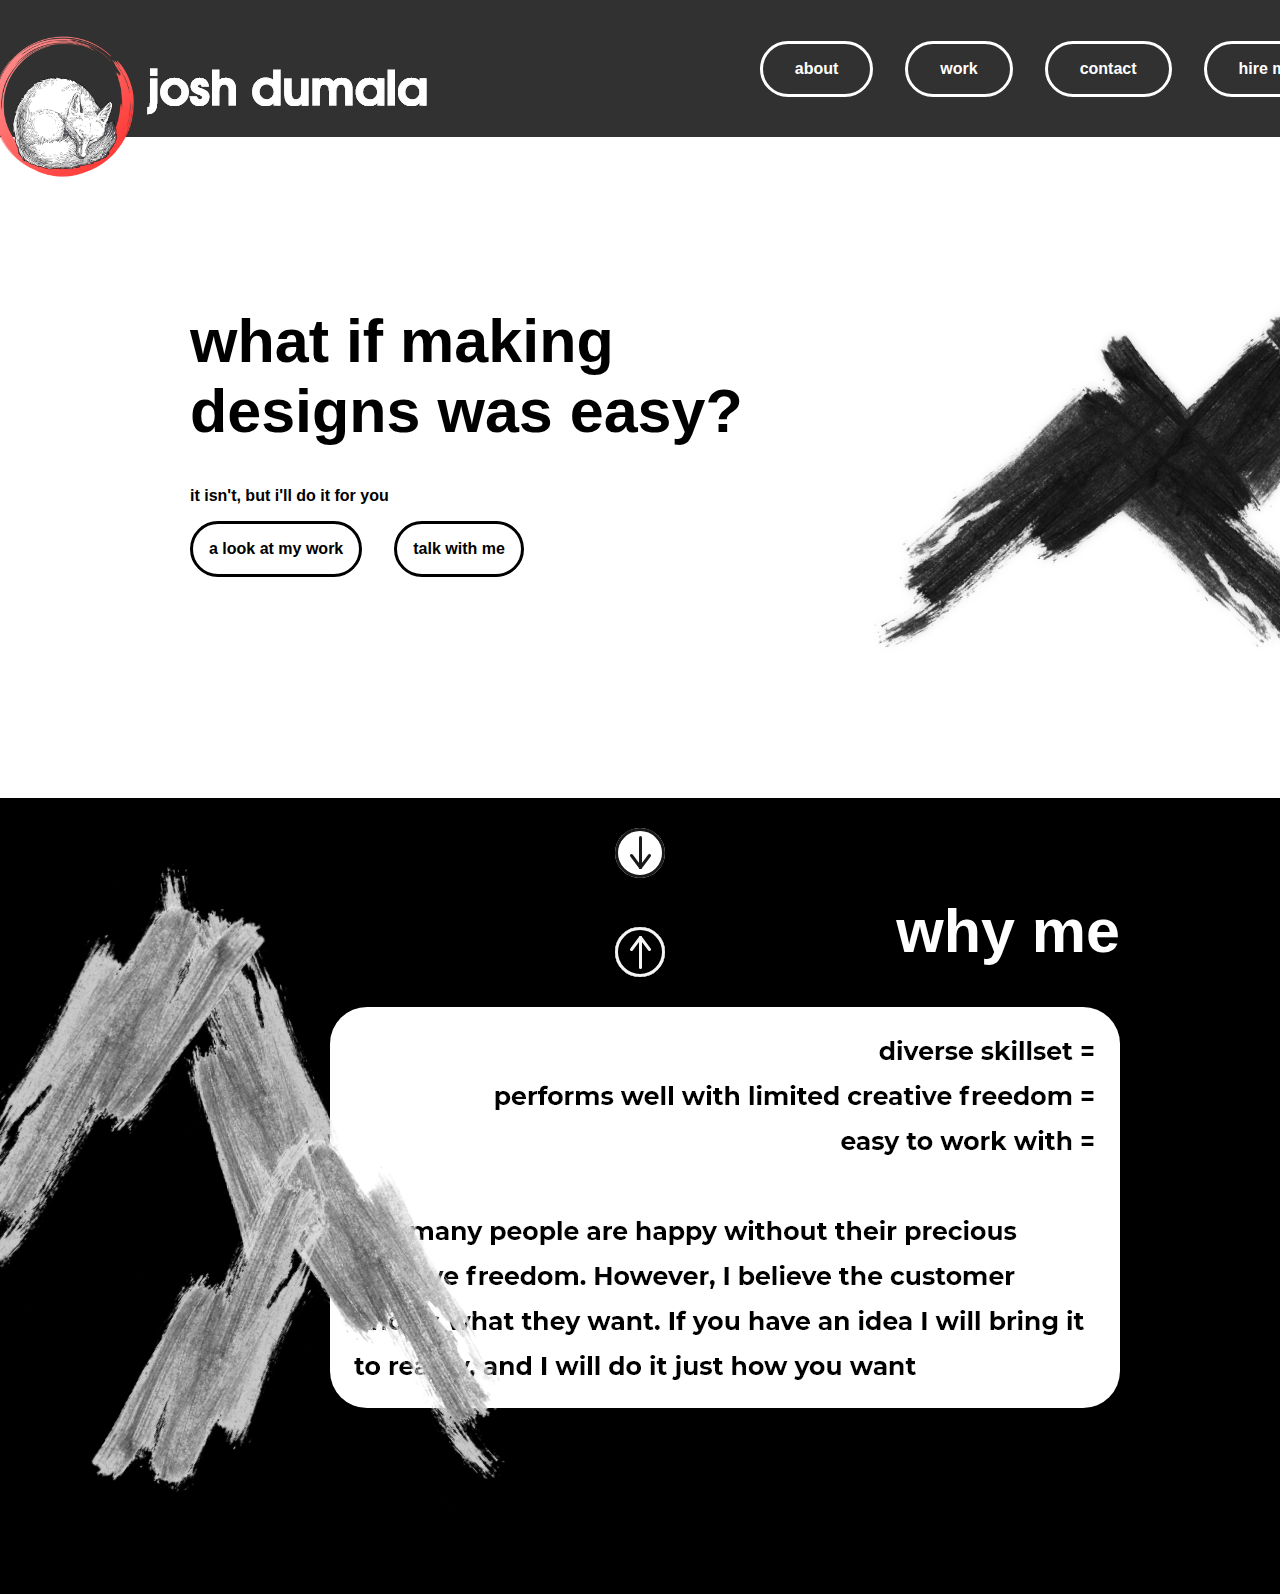
==== index.html @ 93680224 "add ids" ====
<!DOCTYPE html>
<html>
  <head>
    <title>Joshua Dumala</title>
    <link href="./css/main.css" rel="stylesheet" />
  </head>
  <body>
    <header class="header">
      <div class="wrapper">
        <a href="/" class="header-logo">
          <img
            srcset="./images/logo.png 1x, ./images/logo@2x.png 2x"
            alt="Josh Dumala"
          />
        </a>
        <nav class="header-nav">
          <ul>
            <li>
              <a href="/about">about</a>
            </li>
            <li>
              <a href="/work">work</a>
            </li>
            <li>
              <a href="/contact">contact</a>
            </li>
            <li>
              <a href="/hire-me">hire me</a>
            </li>
          </ul>
        </nav>
      </div>
    </header>
    <main class="main">
      <section class="main-hero" id="main-hero">
        <div class="wrapper">
          <div class="main-hero-header">
            <h1>what if making <br />designs was easy?</h1>
            <div class="main-hero-text">
              <p>it isn't, but i'll do it for you</p>
              <ul>
                <li>
                  <a href="work.html">a look at my work</a>
                </li>
                <li>
                  <a href="contact.html">talk with me</a>
                </li>
              </ul>
            </div>
          </div>
          <div class="main-hero-visual">
            <img
              srcset="
                ./images/stroke-black.png    1x,
                ./images/stroke-black@2x.png 2x
              "
              alt=""
            />
          </div>
          <div class="down-arrow">
            <a href="#why-me"
              ><img src="/images/down arrow.svg" alt="down arrow"
            /></a>
          </div>
          <div class="down-arrow-hover">
            <img src="/images/down arrow hover.svg" />
          </div>
        </div>
      </section>
      <section class="why-me" id="why-me">
        <div class="wrapper-2">
          <div class="up-arrow">
            <a href="#main-hero"
              ><img src="/images/up arrow.svg" alt="up arrow"
            /></a>
          </div>
          <div class="up-arrow-hover">
            <img src="/images/up arrow hover.svg" />
          </div>
          <div class="text-that-has-to-exist-otherwise-it-wont-work">
            <p>:)</p>
          </div>
          <div class="why-me-heading">
            <h1>why me</h1>
          </div>

          <div class="why-me-text">
            <img
              srcset="
                ./images/why-me-text.png    1x,
                ./images/why-me-text@2x.png 2x
              "
              alt="diverse skillset.
						performs well with limited creative freedom. easy to work with... Not many people are happy without
						 their precious creative freedom. However, I believe the customer knows what they want. If you have
						  an idea I will bring it to reality, and I will do it just how you want"
            />
          </div>
          <div class="why-me-visual">
            <img
              srcset="
                ./images/stroke-white.png    1x,
                ./images/stroke-white@2x.png 2x
              "
              alt=""
            />
          </div>
        </div>
      </section>
    </main>
  </body>
</html>
---- css/main.css ----
html,
body {
  max-width: 100%;
  overflow-x: hidden;
}
body {
  font-family: sans-serif;
  margin: 0;
  padding: 0;
}
img {
  max-width: 200%;
  height: auto;
}
h1 {
  font-size: 61px;
}

.header {
  background-color: #313131;
  padding: 25px 0;
  margin-bottom: 0%;
}
.header .wrapper {
  display: flex;
  align-items: center;
  justify-content: space-between;
  gap: 2rem;
}
.header-logo {
  margin-bottom: -80px;
  margin-left: -6rem;
}
.header-nav ul {
  list-style: none;
  margin: 0;
  padding: 0;
  display: flex;
  gap: 2rem;
  margin-right: -8rem;
}
.header-nav a {
  color: white;
  font-weight: bold;
  display: block;
  padding: 1rem 2rem;
  border: 3px solid white;
  border-radius: 2rem;
  text-decoration: none;
  background-color: transparent;
  transition: 250ms ease-in-out;
}
.header-nav a:hover,
.header-nav a:focus {
  background-color: #ff8584;
  border-color: transparent;
}
.wrapper {

  max-width: 1125px;
  width: 100%;
  padding-right: 30px;
  padding-left: 30px;
  margin-left: auto;
  margin-right: auto;
}

.main-hero .wrapper {
  display: flex;
  flex-wrap: wrap;
  margin-top: 2rem;
  margin-left: 10rem;
  margin-right: 5rem;
}
.main-hero-header {
  flex: 1 1 300px;
  margin-top: 6rem;
 
}
.main-hero-text ul {
  font-size: 100%;
}
.main-hero-text {
	font-size: 20;
	font-weight: bold;
}
.main-hero-visual {
  float: right;
  flex: 1 1 300px;
  margin-top: 3rem;
  margin-bottom: 5rem;
  margin-right: -15rem;
  
}
.main-hero-text ul {
  list-style: none;
  margin: 0;
  padding: 0;
  display: flex;
  gap: 2rem;
}
.main-hero-text a {
  color: rgb(0, 0, 0);
  font-weight: bold;
  display: block;
  padding: 1rem 1rem;
  border: 3px solid rgb(0, 0, 0);
  border-radius: 2rem;
  text-decoration: none;
  background-color: transparent;
  transition: 250ms ease-in-out;
}
.main-hero-text a:hover,
.main-hero-text a:focus {
  background-color: #000000;
  border-color: transparent;
  color: rgb(255, 255, 255);
}
.down-arrow-hover {
  position: absolute;
  top: 95%;
  -webkit-transform: translateY(50%);
  -ms-transform: translateY(-50%);
  transform: translateY(-50%);
  left: 0;
  right: 0;
  margin: 0%;
  text-align: center;
  z-index: 1;
  transition: 250 ease-in-out;
}
.down-arrow {
  position: absolute;
  top: 95%;
  
  transform: translateY(-50%);
  left: 0;
  right: 0;
  margin: 0%;
  text-align: center;
  z-index: 2;
  transition: 250ms ease-in-out;
}

.down-arrow a:hover {
  opacity: 0%;
  transition: 250ms ease-in-out;
}

.wrapper-2 {
	background-color: black;
}
.text-that-has-to-exist-otherwise-it-wont-work {
	margin-top: 3rem;
}
.up-arrow {
  position: absolute;
  top: 106%;
  
  transform: translateY(-50%);
  left: 0;
  right: 0;
  margin: 0%;
  text-align: center;
  z-index: 2;
  transition: 250ms ease-in-out;
}
.up-arrow-hover {
	position: absolute;
	top: 106%;
	-webkit-transform: translateY(50%);
	-ms-transform: translateY(-50%);
	transform: translateY(-50%);
	left: 0;
	right: 0;
	margin: 0%;
	text-align: center;
	z-index: 1;
	transition: 250 ease-in-out;
}
.up-arrow a:hover {
	opacity: 0%;
	transition: 250ms ease-in-out;
  }
.why-me-heading {
	color: white;
	margin-top: 5rem;
	text-align: right;
	margin-right: 10rem;
}
.why-me-text {
	margin-top: 2rem;
	text-align: right;
	margin-right: 10rem;
}
.why-me-visual {
	margin-left: -12rem;
	margin-top: -39rem;
}
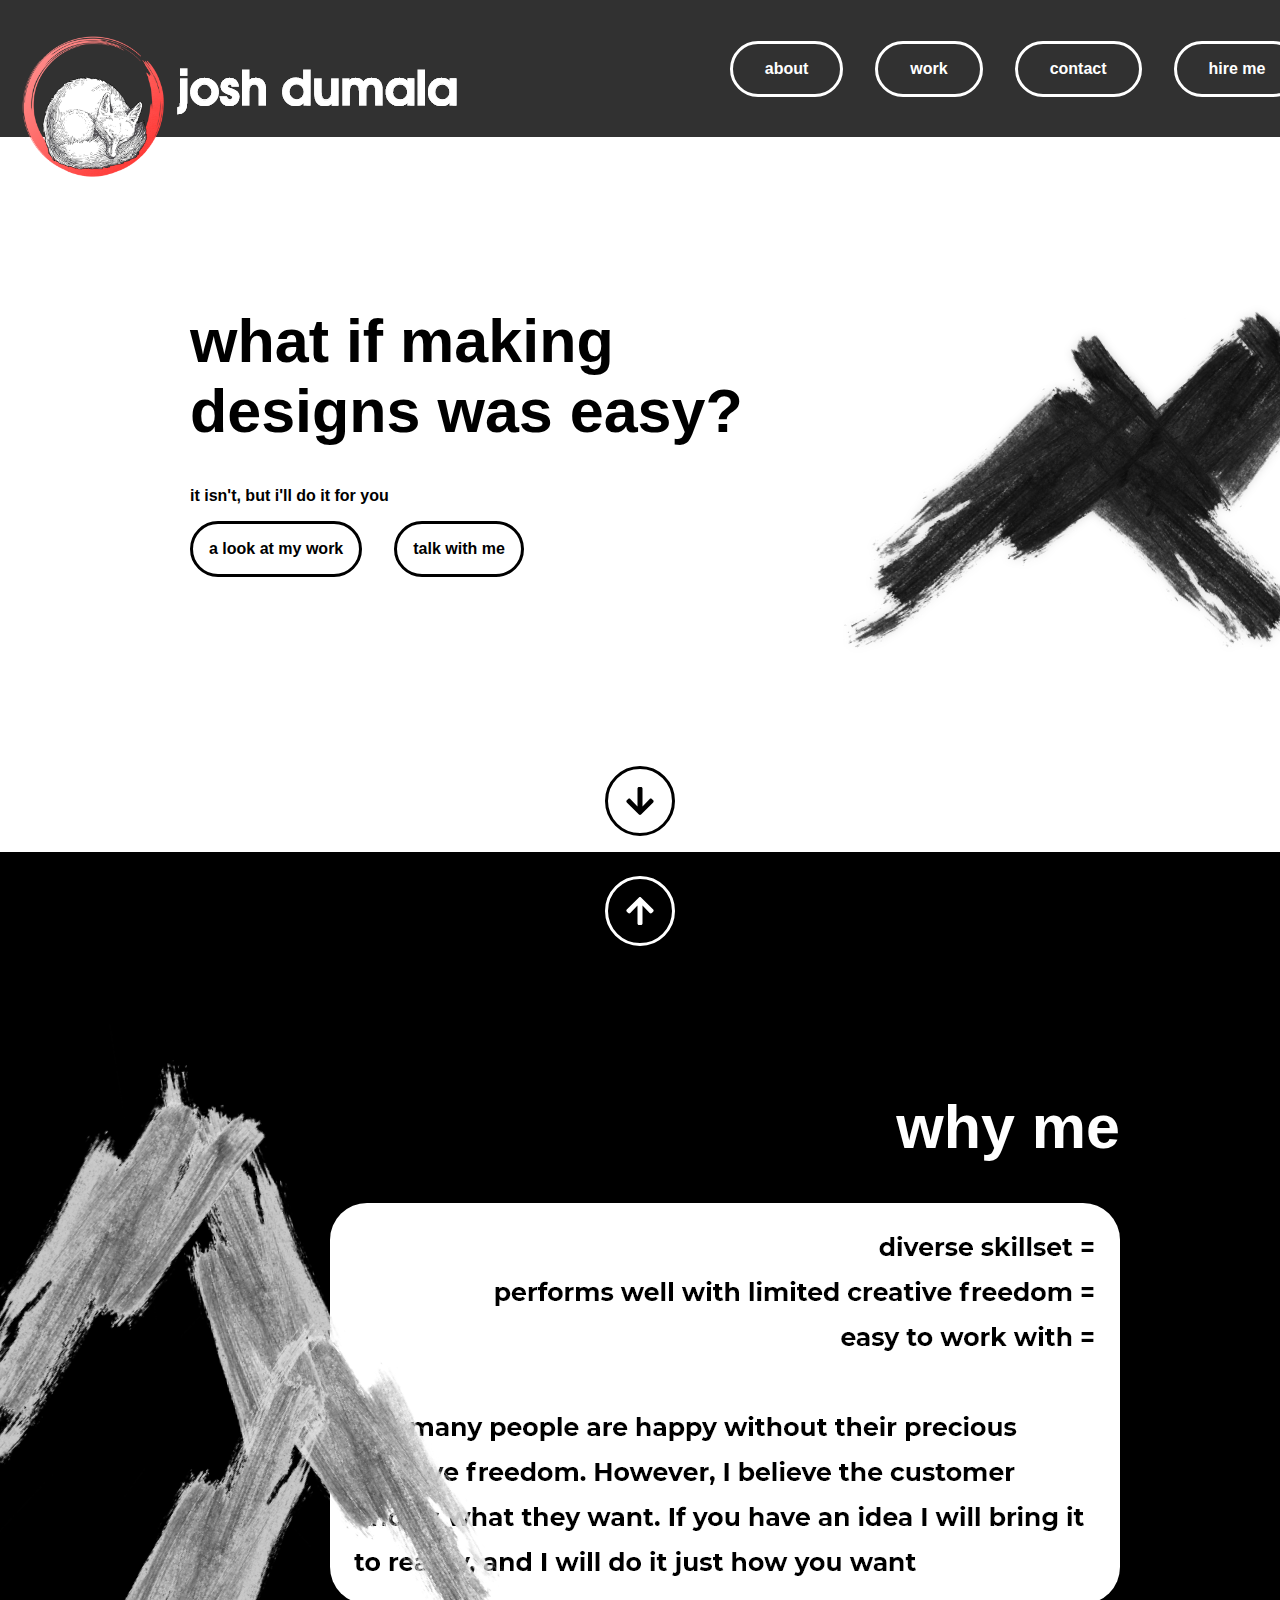
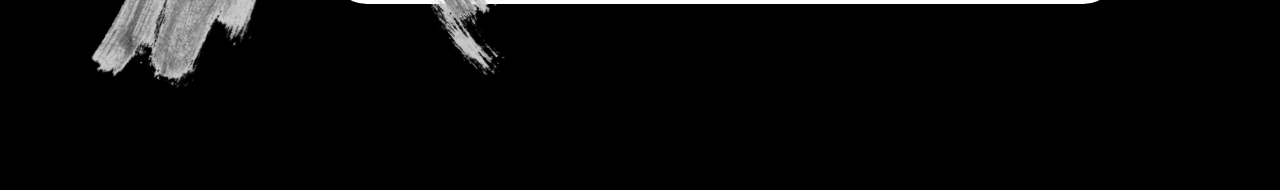
==== commit 1cb1f545: "fix arrow buttons" ====
--- a/index.html
+++ b/index.html
@@ -57,26 +57,43 @@
               alt=""
             />
           </div>
-          <div class="down-arrow">
-            <a href="#why-me"
-              ><img src="/images/down arrow.svg" alt="down arrow"
-            /></a>
-          </div>
-          <div class="down-arrow-hover">
-            <img src="/images/down arrow hover.svg" />
-          </div>
         </div>
+        <p style="text-align: center">
+          <a href="#why-me" class="button button--down-arrow button--arrow">
+            <svg
+              xmlns="http://www.w3.org/2000/svg"
+              viewBox="0 0 448 512"
+              width="32"
+              height="32"
+            >
+              <path
+                fill="currentColor"
+                d="M413.1 222.5l22.2 22.2c9.4 9.4 9.4 24.6 0 33.9L241 473c-9.4 9.4-24.6 9.4-33.9 0L12.7 278.6c-9.4-9.4-9.4-24.6 0-33.9l22.2-22.2c9.5-9.5 25-9.3 34.3.4L184 343.4V56c0-13.3 10.7-24 24-24h32c13.3 0 24 10.7 24 24v287.4l114.8-120.5c9.3-9.8 24.8-10 34.3-.4z"
+              ></path>
+            </svg>
+          </a>
+        </p>
       </section>
       <section class="why-me" id="why-me">
         <div class="wrapper-2">
-          <div class="up-arrow">
-            <a href="#main-hero"
-              ><img src="/images/up arrow.svg" alt="up arrow"
-            /></a>
-          </div>
-          <div class="up-arrow-hover">
-            <img src="/images/up arrow hover.svg" />
-          </div>
+          <p style="padding-top: 1.5rem; text-align: center">
+            <a
+              href="#why-me"
+              class="button button--white button--arrow button--up-arrow"
+            >
+              <svg
+                xmlns="http://www.w3.org/2000/svg"
+                viewBox="0 0 448 512"
+                width="32"
+                height="32"
+              >
+                <path
+                  fill="currentColor"
+                  d="M413.1 222.5l22.2 22.2c9.4 9.4 9.4 24.6 0 33.9L241 473c-9.4 9.4-24.6 9.4-33.9 0L12.7 278.6c-9.4-9.4-9.4-24.6 0-33.9l22.2-22.2c9.5-9.5 25-9.3 34.3.4L184 343.4V56c0-13.3 10.7-24 24-24h32c13.3 0 24 10.7 24 24v287.4l114.8-120.5c9.3-9.8 24.8-10 34.3-.4z"
+                ></path>
+              </svg>
+            </a>
+          </p>
           <div class="text-that-has-to-exist-otherwise-it-wont-work">
             <p>:)</p>
           </div>
--- a/css/main.css
+++ b/css/main.css
@@ -1,3 +1,8 @@
+*,
+*:before,
+*:after {
+  box-sizing: border-box;
+}
 html,
 body {
   max-width: 100%;
@@ -14,6 +19,34 @@
 }
 h1 {
   font-size: 61px;
+}
+.button {
+  color: rgb(0, 0, 0);
+  font-weight: bold;
+  display: inline-block;
+  padding: 1rem 1rem;
+  border: 3px solid rgb(0, 0, 0);
+  border-radius: 2rem;
+  text-decoration: none;
+  background-color: transparent;
+  transition: 250ms ease-in-out;
+}
+.button:hover,
+.button:focus {
+  background-color: #000000;
+  border-color: transparent;
+  color: rgb(255, 255, 255);
+}
+.button--white {
+  color: white;
+  border-color: white;
+}
+.button--up-arrow {
+  transform: rotate(180deg);
+}
+.button--arrow {
+  line-height: 0;
+  border-radius: 50%;
 }
 
 .header {
@@ -56,7 +89,6 @@
   border-color: transparent;
 }
 .wrapper {
-
   max-width: 1125px;
   width: 100%;
   padding-right: 30px;
@@ -75,14 +107,13 @@
 .main-hero-header {
   flex: 1 1 300px;
   margin-top: 6rem;
- 
 }
 .main-hero-text ul {
   font-size: 100%;
 }
 .main-hero-text {
-	font-size: 20;
-	font-weight: bold;
+  font-size: 20;
+  font-weight: bold;
 }
 .main-hero-visual {
   float: right;
@@ -90,7 +121,6 @@
   margin-top: 3rem;
   margin-bottom: 5rem;
   margin-right: -15rem;
-  
 }
 .main-hero-text ul {
   list-style: none;
@@ -117,26 +147,11 @@
   color: rgb(255, 255, 255);
 }
 .down-arrow-hover {
-  position: absolute;
-  top: 95%;
-  -webkit-transform: translateY(50%);
-  -ms-transform: translateY(-50%);
-  transform: translateY(-50%);
-  left: 0;
-  right: 0;
-  margin: 0%;
   text-align: center;
   z-index: 1;
   transition: 250 ease-in-out;
 }
 .down-arrow {
-  position: absolute;
-  top: 95%;
-  
-  transform: translateY(-50%);
-  left: 0;
-  right: 0;
-  margin: 0%;
   text-align: center;
   z-index: 2;
   transition: 250ms ease-in-out;
@@ -148,52 +163,36 @@
 }
 
 .wrapper-2 {
-	background-color: black;
+  background-color: black;
 }
 .text-that-has-to-exist-otherwise-it-wont-work {
-	margin-top: 3rem;
+  margin-top: 3rem;
 }
 .up-arrow {
-  position: absolute;
-  top: 106%;
-  
-  transform: translateY(-50%);
-  left: 0;
-  right: 0;
-  margin: 0%;
   text-align: center;
-  z-index: 2;
   transition: 250ms ease-in-out;
 }
 .up-arrow-hover {
-	position: absolute;
-	top: 106%;
-	-webkit-transform: translateY(50%);
-	-ms-transform: translateY(-50%);
-	transform: translateY(-50%);
-	left: 0;
-	right: 0;
-	margin: 0%;
-	text-align: center;
-	z-index: 1;
-	transition: 250 ease-in-out;
+  text-align: center;
+  z-index: 1;
+  transition: 250 ease-in-out;
 }
 .up-arrow a:hover {
-	opacity: 0%;
-	transition: 250ms ease-in-out;
-  }
+  opacity: 0%;
+  transition: 250ms ease-in-out;
+}
 .why-me-heading {
-	color: white;
-	margin-top: 5rem;
-	text-align: right;
-	margin-right: 10rem;
+  color: white;
+  margin-top: 5rem;
+  text-align: right;
+  margin-right: 10rem;
 }
 .why-me-text {
-	margin-top: 2rem;
-	text-align: right;
-	margin-right: 10rem;
+  margin-top: 2rem;
+  text-align: right;
+  margin-right: 10rem;
 }
 .why-me-visual {
-	margin-left: -12rem;
-	margin-top: -39rem;
-}+  margin-left: -12rem;
+  margin-top: -39rem;
+}
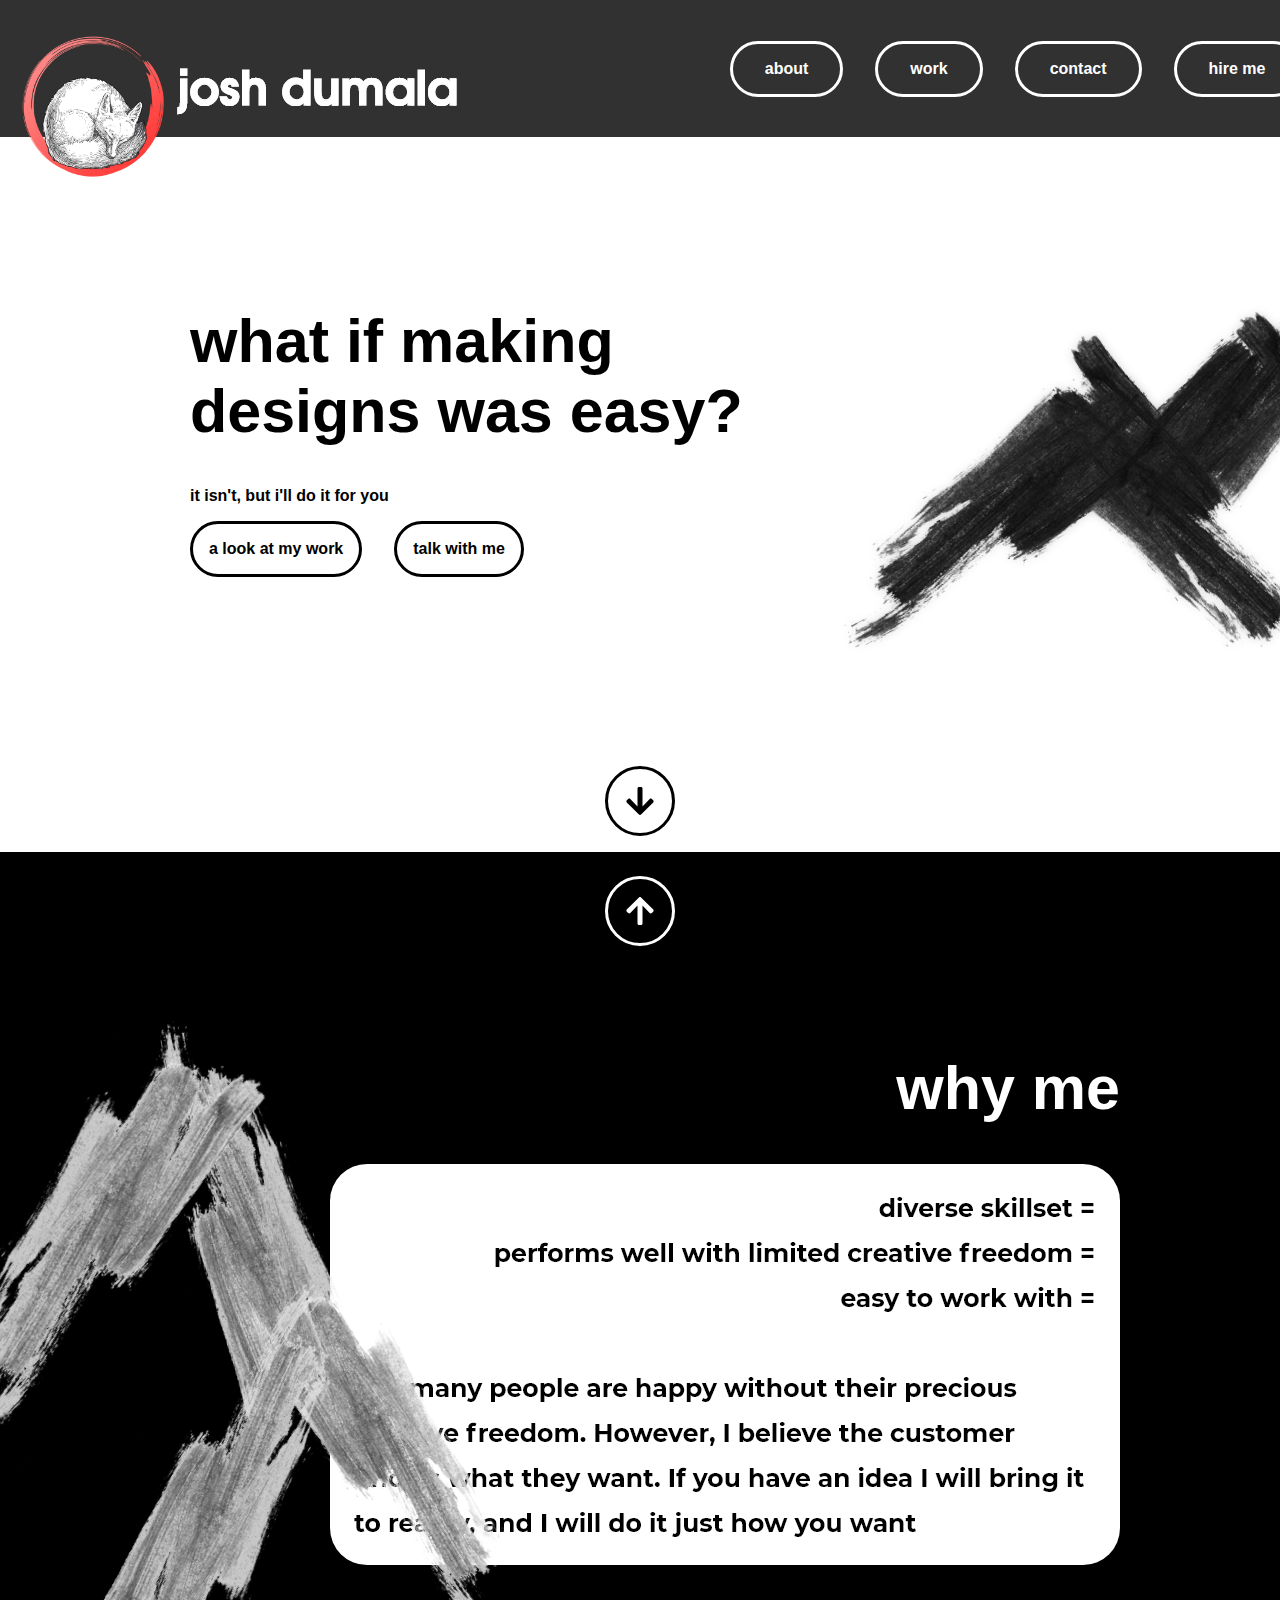
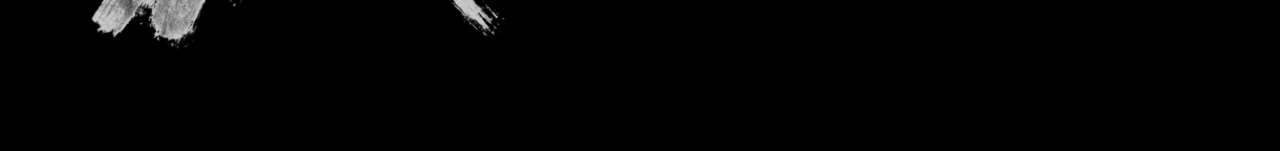
==== commit e53b5fd2: "added images to carosel" ====
--- a/index.html
+++ b/index.html
@@ -5,7 +5,7 @@
     <link href="./css/main.css" rel="stylesheet" />
   </head>
   <body>
-    <header class="header">
+    <header class="header" id="header">
       <div class="wrapper">
         <a href="/" class="header-logo">
           <img
@@ -16,16 +16,16 @@
         <nav class="header-nav">
           <ul>
             <li>
-              <a href="/about">about</a>
+              <a href="about.html">about</a>
             </li>
             <li>
-              <a href="/work">work</a>
+              <a href="work.html">work</a>
             </li>
             <li>
-              <a href="/contact">contact</a>
+              <a href="contact.html">contact</a>
             </li>
             <li>
-              <a href="/hire-me">hire me</a>
+              <a href="hire-me.html">hire me</a>
             </li>
           </ul>
         </nav>
@@ -78,7 +78,7 @@
         <div class="wrapper-2">
           <p style="padding-top: 1.5rem; text-align: center">
             <a
-              href="#why-me"
+              href="#header"
               class="button button--white button--arrow button--up-arrow"
             >
               <svg
--- a/css/main.css
+++ b/css/main.css
@@ -5,6 +5,7 @@
 }
 html,
 body {
+  min-height: 100%;
   max-width: 100%;
   overflow-x: hidden;
 }
@@ -40,6 +41,12 @@
 .button--white {
   color: white;
   border-color: white;
+}
+.button--white:hover,
+.button--white:focus {
+  border-color: white;
+  background-color: white;
+  color: black;
 }
 .button--up-arrow {
   transform: rotate(180deg);
@@ -183,7 +190,7 @@
 }
 .why-me-heading {
   color: white;
-  margin-top: 5rem;
+  margin-top: 0rem;
   text-align: right;
   margin-right: 10rem;
 }
@@ -196,3 +203,13 @@
   margin-left: -12rem;
   margin-top: -39rem;
 }
+
+.work-carousel-item {
+  width: 125%;
+  height: fit-content;
+  background-color: rgb(255, 255, 255);
+  padding: 5rem;
+  color: white;
+  margin-top: 6rem;
+  
+}
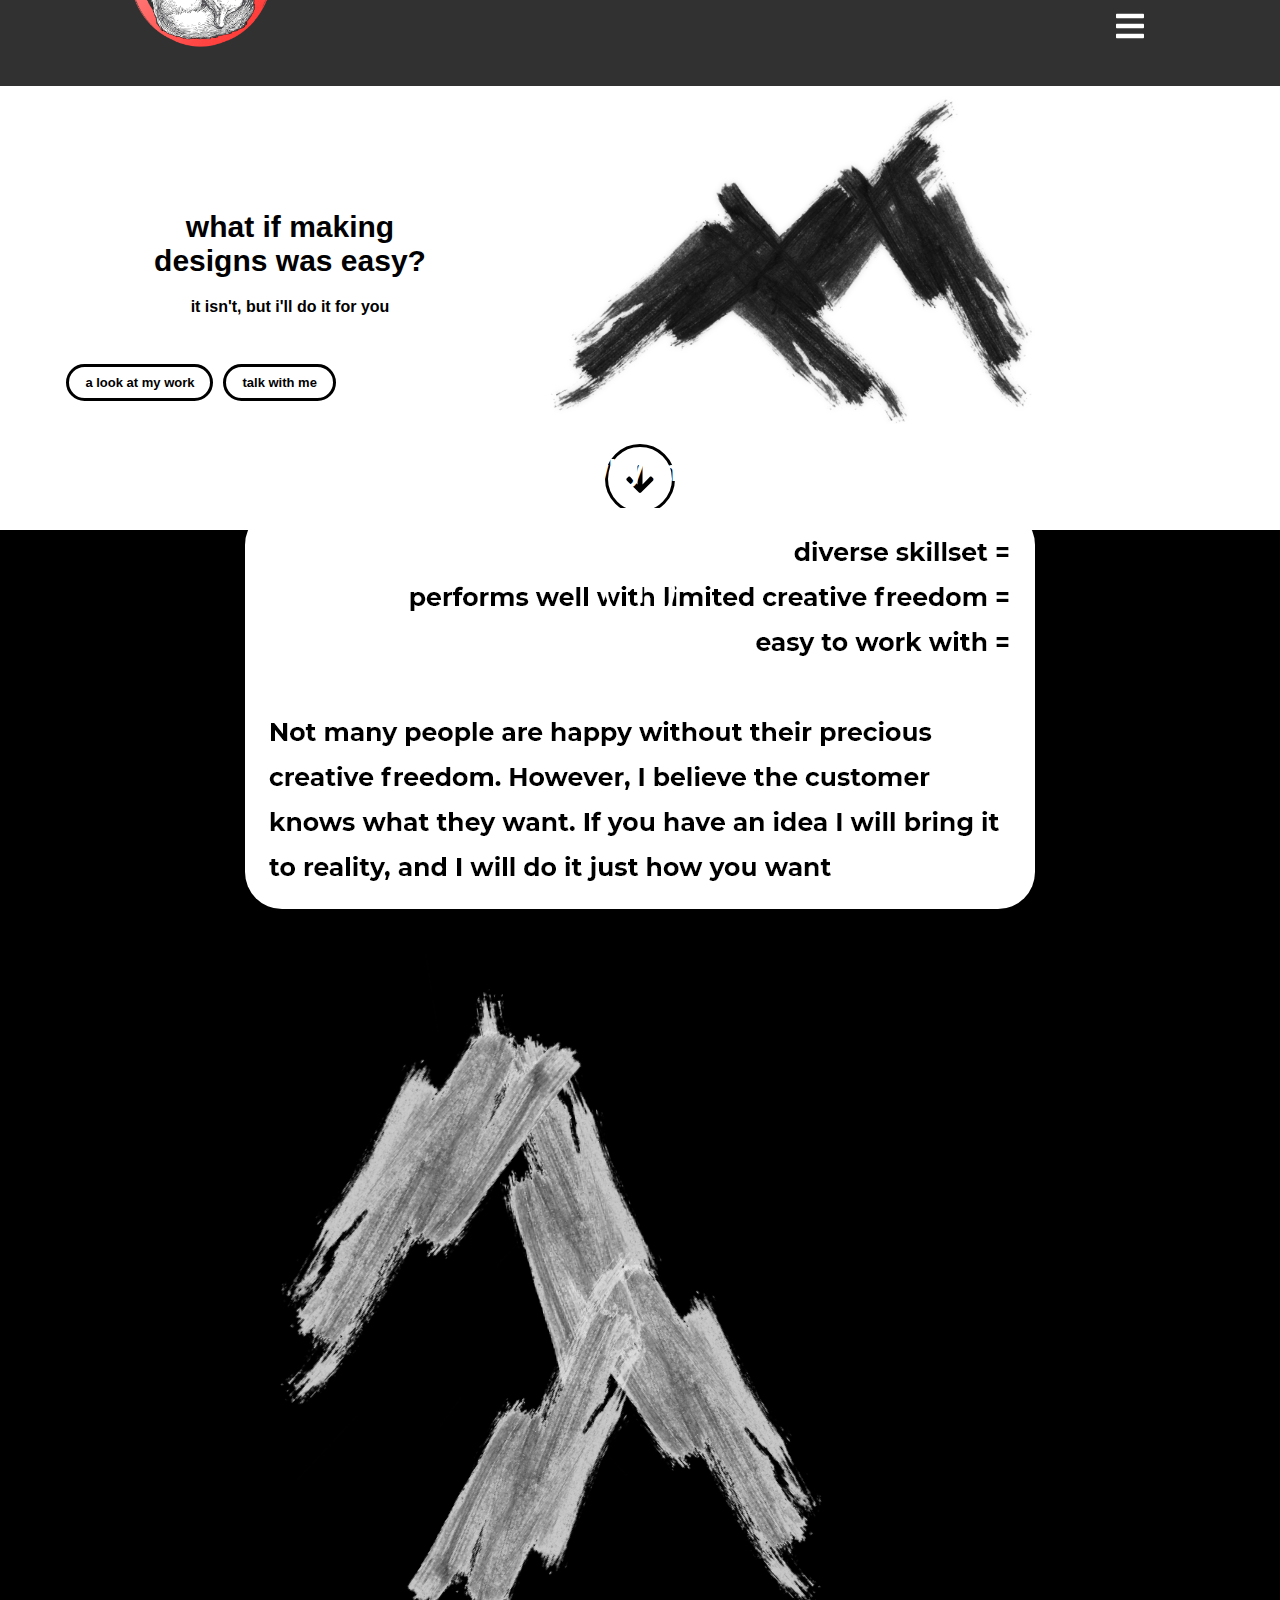
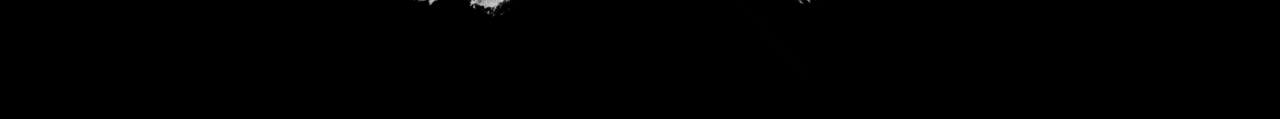
==== commit d483446e: "home page mobile friendly :)" ====
--- a/index.html
+++ b/index.html
@@ -1,7 +1,10 @@
 <!DOCTYPE html>
 <html>
   <head>
+    <meta charset="UTF-8" />
+    <meta http-equiv="X-UA-Compatible" content="IE=edge" />
     <title>Joshua Dumala</title>
+    <meta name="viewport" content="width=device-width, initial-scale=1" />
     <link href="./css/main.css" rel="stylesheet" />
   </head>
   <body>
@@ -13,6 +16,20 @@
             alt="Josh Dumala"
           />
         </a>
+        <button class="header-nav-trigger">
+          <svg
+            xmlns="http://www.w3.org/2000/svg"
+            viewBox="0 0 448 512"
+            width="28"
+            height="32"
+          >
+            <title>Open Menu</title>
+            <path
+              fill="currentColor"
+              d="M16 132h416c8.837 0 16-7.163 16-16V76c0-8.837-7.163-16-16-16H16C7.163 60 0 67.163 0 76v40c0 8.837 7.163 16 16 16zm0 160h416c8.837 0 16-7.163 16-16v-40c0-8.837-7.163-16-16-16H16c-8.837 0-16 7.163-16 16v40c0 8.837 7.163 16 16 16zm0 160h416c8.837 0 16-7.163 16-16v-40c0-8.837-7.163-16-16-16H16c-8.837 0-16 7.163-16 16v40c0 8.837 7.163 16 16 16z"
+            ></path>
+          </svg>
+        </button>
         <nav class="header-nav">
           <ul>
             <li>
@@ -25,7 +42,7 @@
               <a href="contact.html">contact</a>
             </li>
             <li>
-              <a href="hire-me.html">hire me</a>
+              <a href="hire-me.html">hire&nbspme</a>
             </li>
           </ul>
         </nav>
@@ -125,5 +142,6 @@
         </div>
       </section>
     </main>
+    <script src="./js/main.js"></script>
   </body>
 </html>
--- a/css/main.css
+++ b/css/main.css
@@ -15,11 +15,10 @@
   padding: 0;
 }
 img {
-  max-width: 200%;
-  height: auto;
+  max-width: 100%;
 }
 h1 {
-  font-size: 61px;
+  font-size: 60px;
 }
 .button {
   color: rgb(0, 0, 0);
@@ -96,7 +95,7 @@
   border-color: transparent;
 }
 .wrapper {
-  max-width: 1125px;
+  max-width: 1100px;
   width: 100%;
   padding-right: 30px;
   padding-left: 30px;
@@ -203,13 +202,191 @@
   margin-left: -12rem;
   margin-top: -39rem;
 }
+.heading {
+  margin-left: 12.75rem;
+}
 
 .work-carousel-item {
-  width: 125%;
-  height: fit-content;
+  width: 100%;
+  height: 589px;
   background-color: rgb(255, 255, 255);
-  padding: 5rem;
-  color: white;
-  margin-top: 6rem;
-  
-}
+  padding: 0rem;
+  color: white;
+  margin-top: 3rem;
+  text-align: center;
+}
+.about-heading {
+  margin-left: 12.75rem;
+  margin-top: -1rem;
+}
+.about-text {
+  margin-left: 13.8rem;
+  margin-top: 7rem;
+}
+.about-text-text {
+  font-size: 25;
+  font-weight: bold;
+  line-height: 35px;
+  margin-top: 2rem;
+}
+.about-visual {
+  text-align: right;
+  margin-right: 11rem;
+  margin-top: -25rem;
+}
+.contact-visual {
+  position: relative;
+  text-align: center;
+  margin-top: 5rem;
+}
+.contact-text {
+  position: absolute;
+  top: 15%;
+  left: 50%;
+  transform: translate(-50%, -50%);
+  color: white;
+}
+.email-me {
+  font-size: 35;
+}
+.contact-text a {
+  color: white;
+  font-weight: bold;
+  display: block;
+  padding: 1rem 2rem;
+  border: 3px solid white;
+  border-radius: 2rem;
+  text-decoration: none;
+  background-color: transparent;
+  transition: 250ms ease-in-out;
+}
+.contact-text a:hover,
+.contact-text a:focus {
+  background-color: #ffffff;
+  border-color: transparent;
+  color: black;
+}
+
+.header-nav-trigger {
+  display: none;
+  -webkit-appearance: none;
+  background: none;
+  border: none;
+  padding: 1rem;
+  color: white;
+}
+.header-nav-trigger:active,
+.header-nav-trigger:focus {
+  color: #ddd;
+}
+@media (max-width: 1350px) {
+  h1 {
+    font-size: 30px;
+  }
+  .header .wrapper {
+    flex-wrap: wrap;
+  }
+  .header-nav {
+    display: none;
+    flex-basis: 100%;
+    gap: 1rem;
+  }
+
+  .header-logo {
+    width: 70%;
+    margin-left: 0%;
+    margin-top: -20%;
+  }
+  .header-nav-trigger {
+    display: block;
+    margin-top: -3%;
+  }
+  .menu-active .header-nav {
+    display: block;
+    margin-right: 5%;
+  }
+  .menu-active .header-nav ul {
+    margin-top: 5%;
+  }
+  .header-nav a {
+    color: white;
+    font-size: 15;
+    display: block;
+    padding-top: 8px;
+    padding-bottom: 8px;
+    padding-left: 1rem;
+    padding-right: 1rem;
+    border: 2px solid white;
+    border-radius: 2rem;
+    text-decoration: none;
+    background-color: transparent;
+    transition: 250ms ease-in-out;
+  }
+  .header-nav ul {
+    gap: 10px;
+    font-size: 12px;
+    margin-left: 0%;
+    margin-right: 0%;
+    margin-top: -30%;
+    text-align: center;
+  }
+  .main-hero .wrapper {
+    margin: 0%;
+  }
+  .main-hero-header {
+    text-align: center;
+    margin-top: 10%;
+  }
+  .main-hero-text {
+    text-align: center;
+    font-size: 10;
+  }
+  .main-hero-text a {
+    text-align: center;
+    padding-top: 8px;
+    padding-bottom: 8px;
+    padding-left: 1rem;
+    padding-right: 1rem;
+  }
+  .main-hero-text ul {
+    font-size: 13px;
+    text-align: center;
+    gap: 10px;
+    margin-top: 3rem;
+    margin-left: 7%;
+    margin-right: 7%;
+  }
+  .main-hero-visual {
+    text-align: center;
+    width: 30%;
+    float: center;
+    flex: 1 1 100;
+    margin-top: 10px;
+    margin-bottom: 0%;
+    margin-left: 0%;
+    margin-right: 0%;
+  }
+  .wrapper-2 {
+    background-color: black;
+  }
+  .why-me-heading {
+    text-align: center;
+    margin-top: -20%;
+    margin-left: 0%;
+    margin-right: 0%;
+    margin-bottom: 0%;
+  }
+  .why-me-text {
+    width: 100%;
+    text-align: center;
+    margin-top: 13px;
+    margin-left: 0%;
+    margin-right: 0%;
+    margin-bottom: 0%;
+  }
+  .why-me-visual {
+    width: 85%;
+    text-align: center;
+    margin: 0%;
+  }
+}
